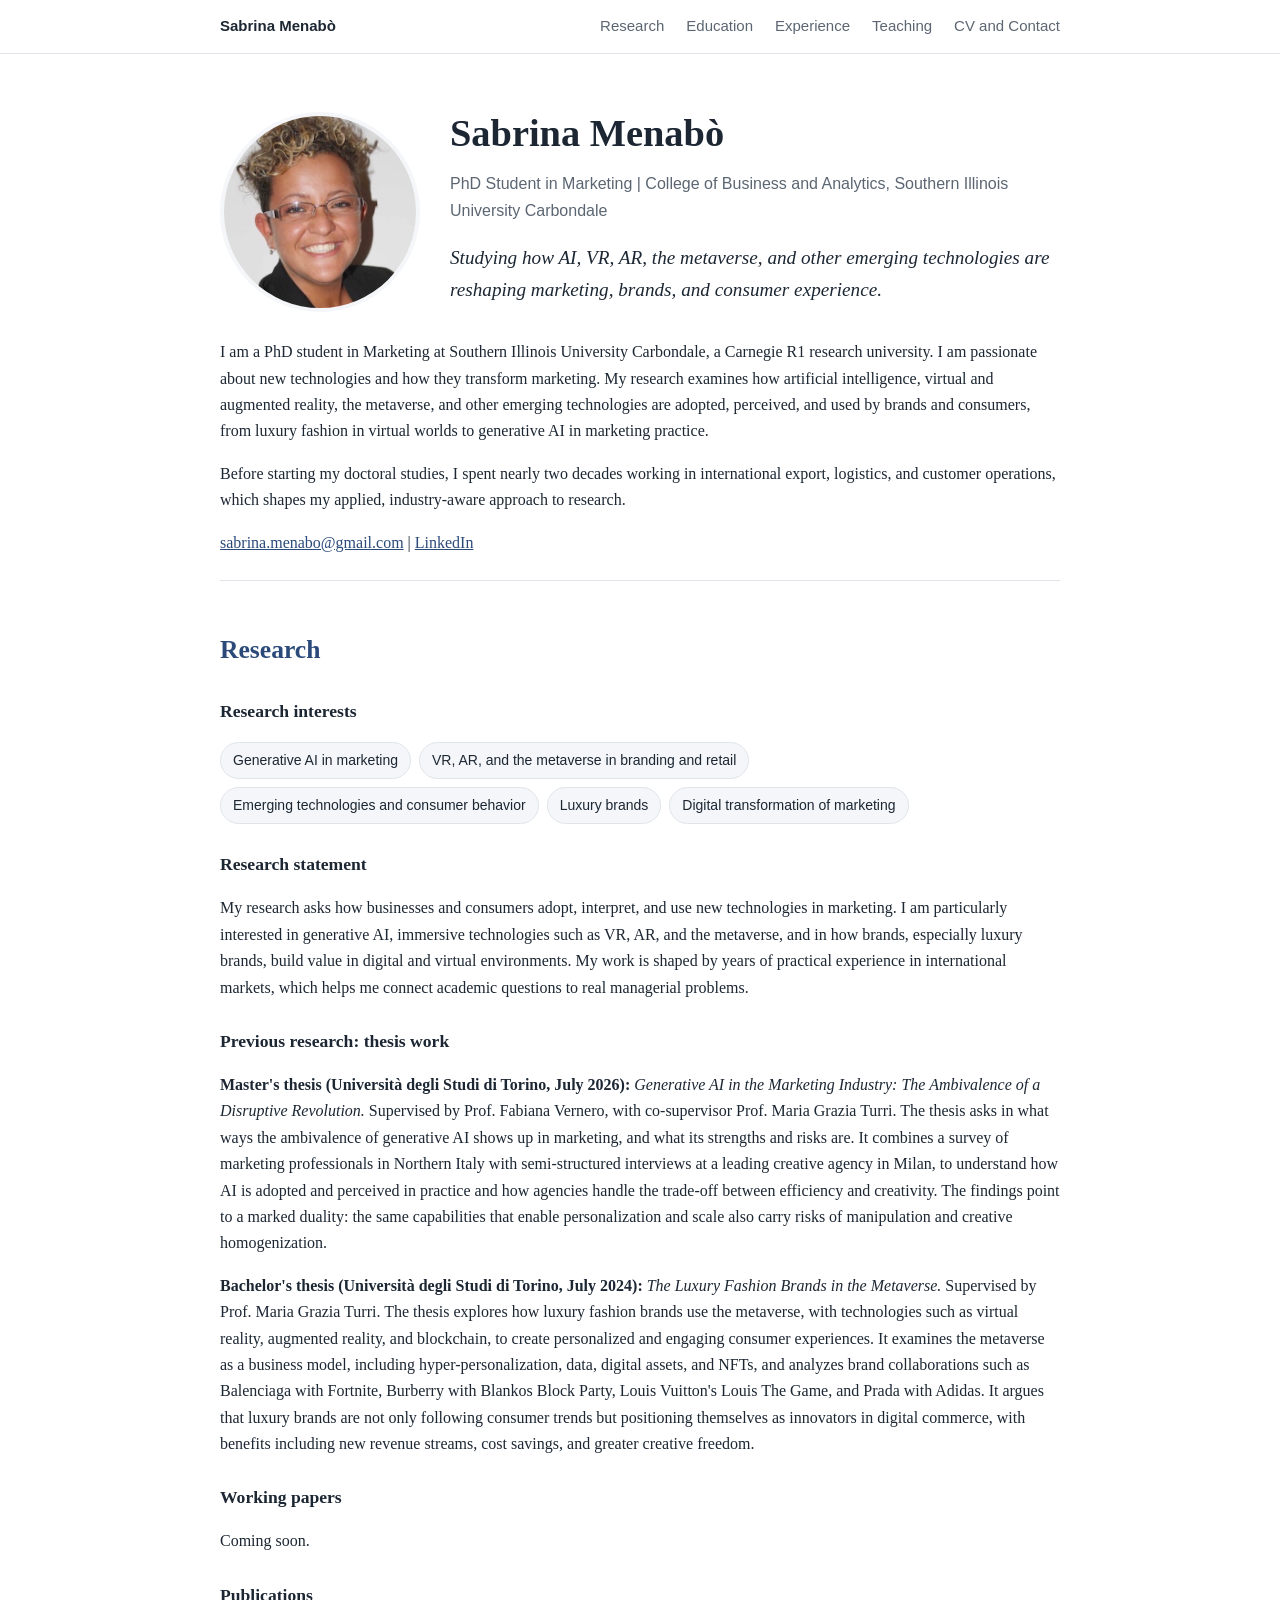
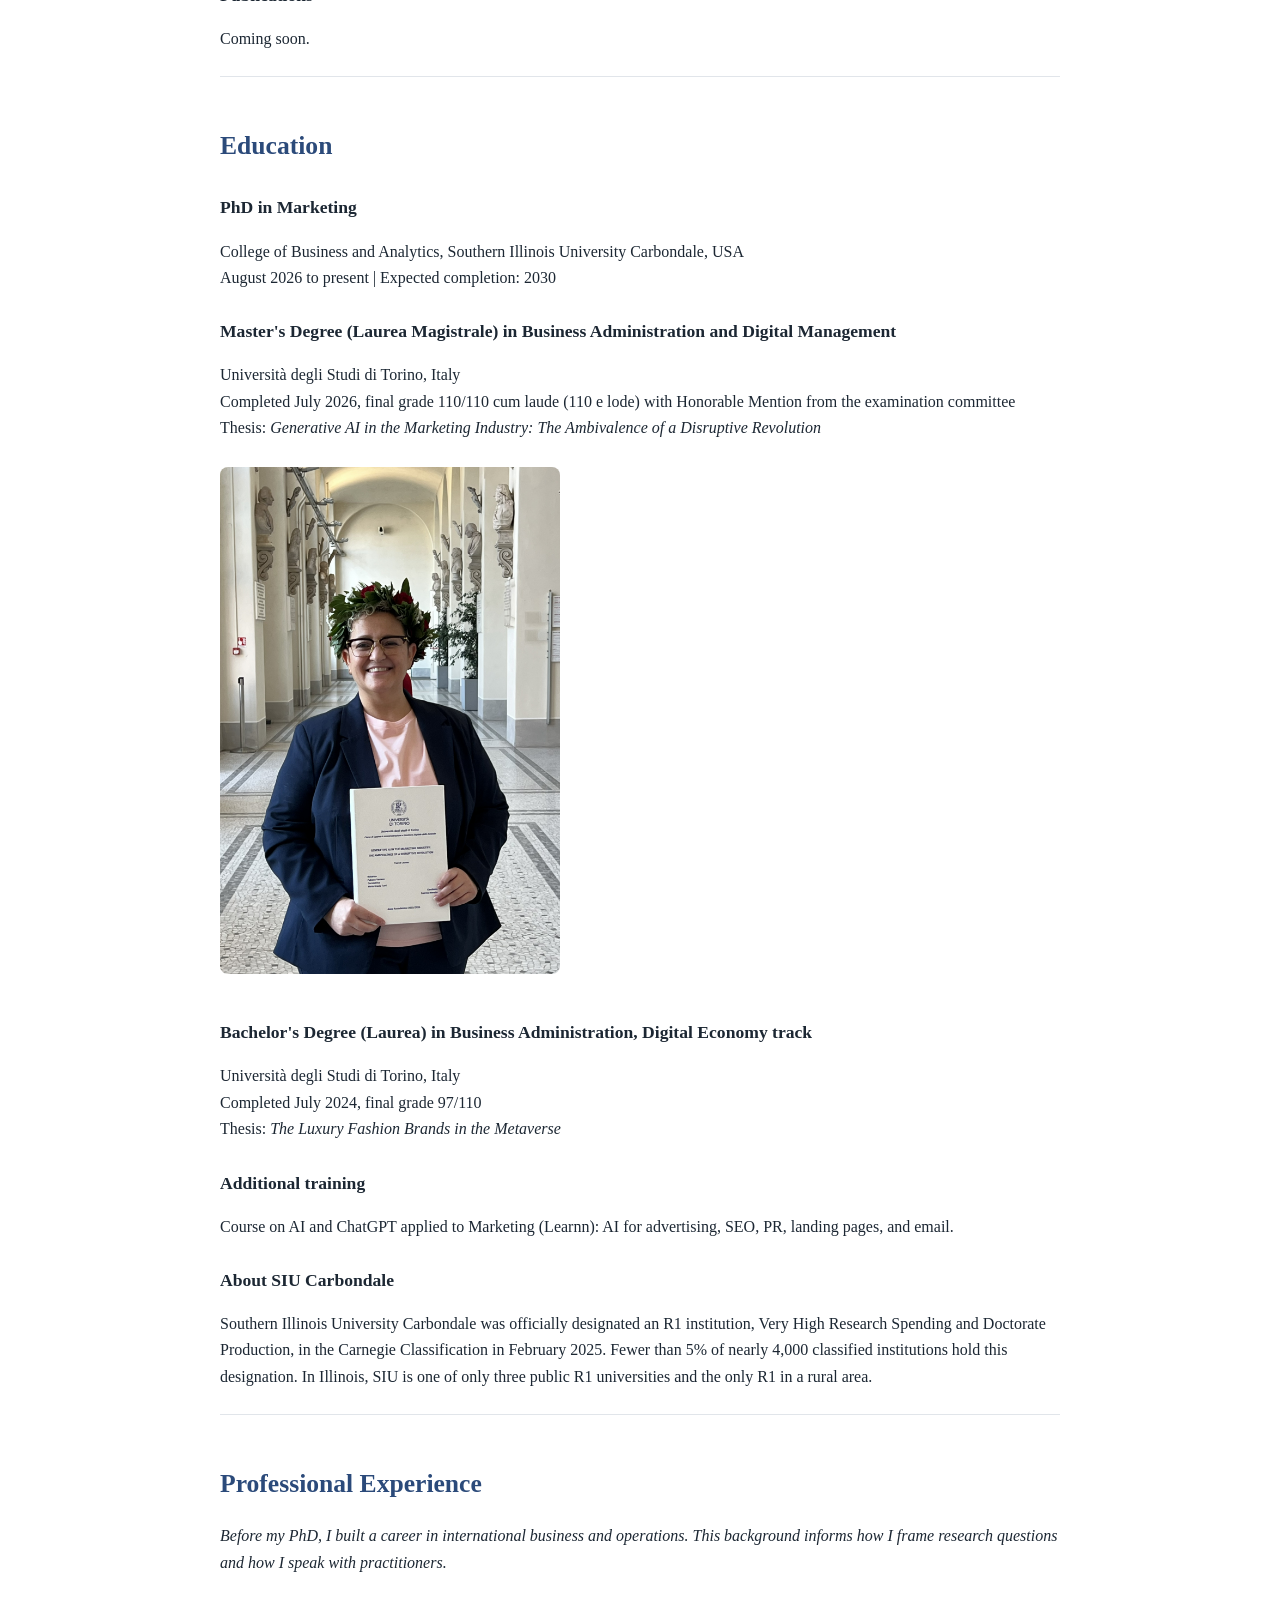
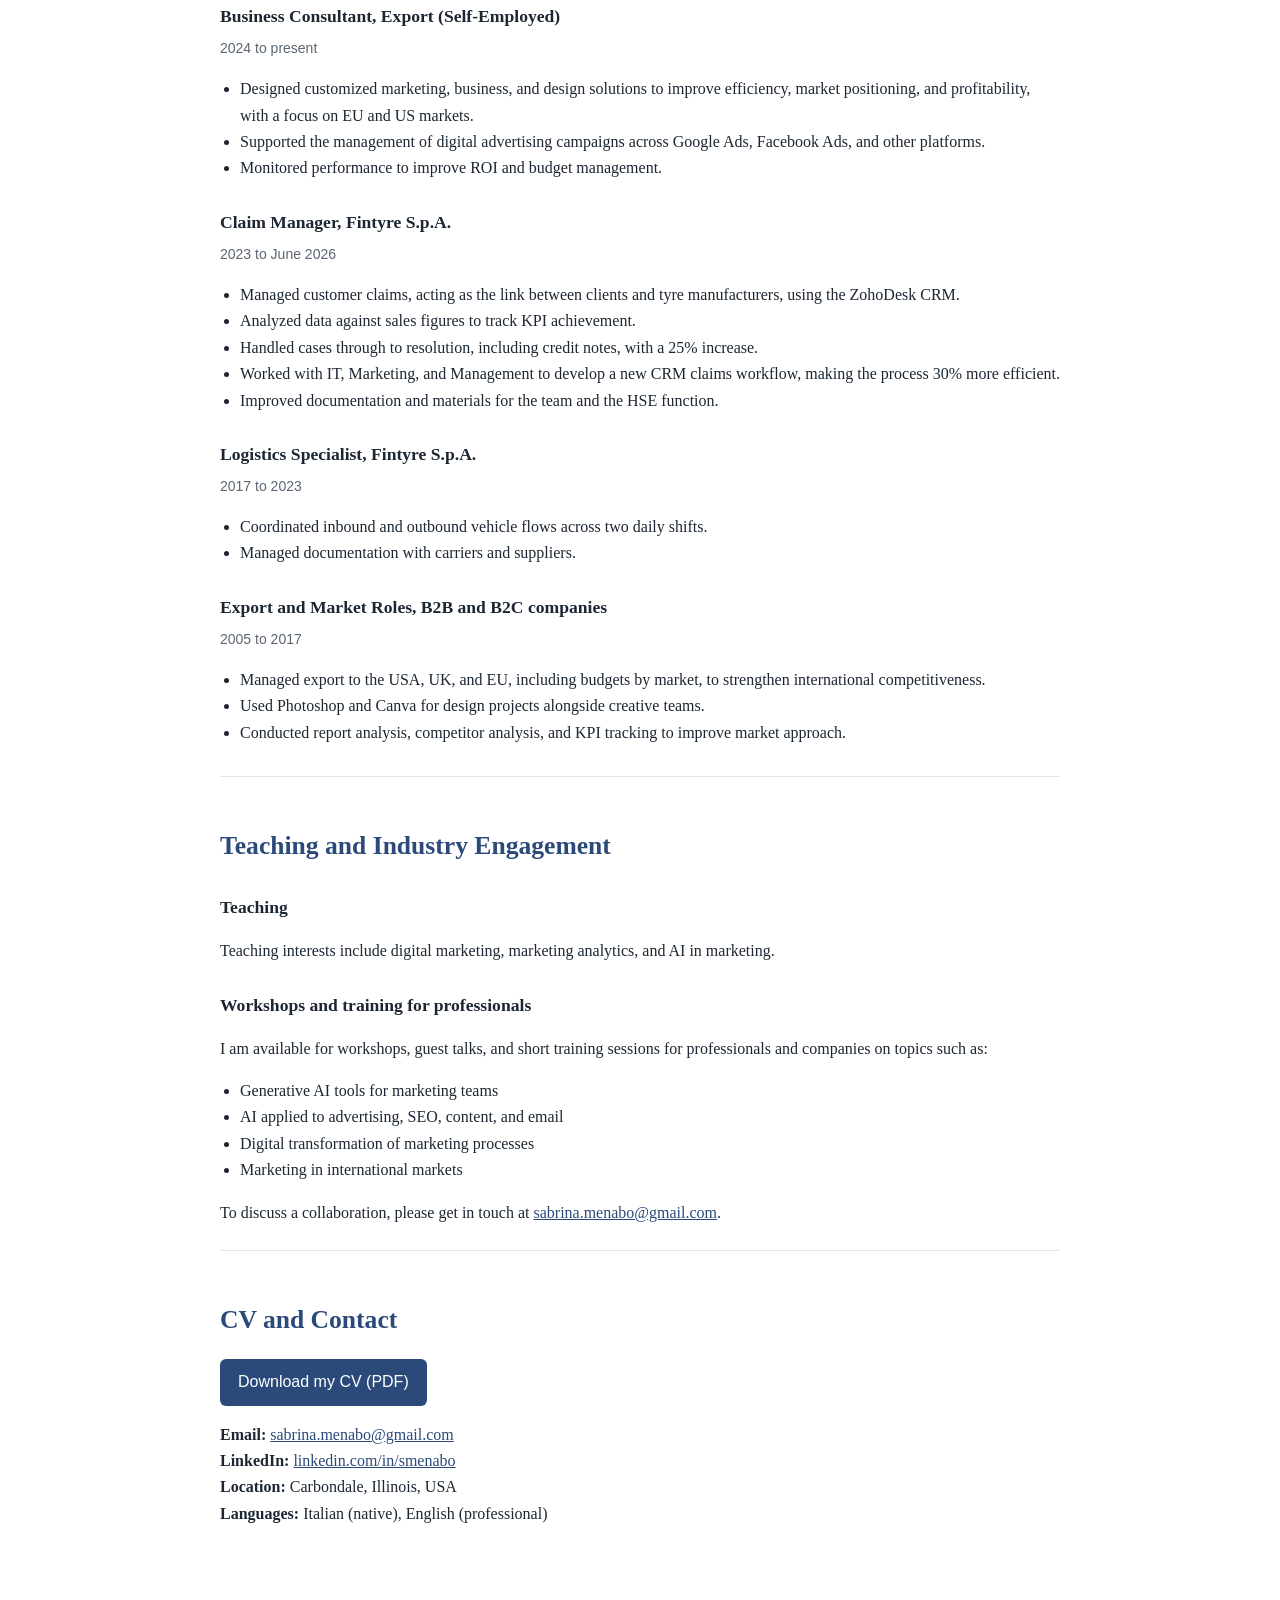
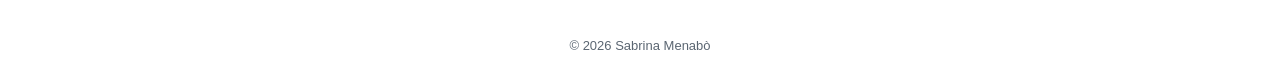
==== index.html @ f207777d "Update index.html" ====
<!DOCTYPE html>
<html lang="en">
<head>
<meta charset="UTF-8">
<meta name="viewport" content="width=device-width, initial-scale=1">
<title>Sabrina Menabò | PhD Student in Marketing</title>
  <link rel="icon" type="image/svg+xml" href="favicon.svg">
<meta name="description" content="Sabrina Menabò, PhD student in Marketing at Southern Illinois University Carbondale. Research on AI, VR, AR, the metaverse, and emerging technologies in marketing.">
<style>
:root{--ink:#1c2733;--muted:#5b6672;--accent:#2b4a7a;--bg:#ffffff;--soft:#f4f6f9;--line:#e1e5ea}
*{box-sizing:border-box}
body{margin:0;font-family:Georgia,'Times New Roman',serif;color:var(--ink);background:var(--bg);line-height:1.65}
a{color:var(--accent)}
header{position:sticky;top:0;background:#fff;border-bottom:1px solid var(--line);z-index:5}
nav{max-width:880px;margin:0 auto;padding:14px 20px;display:flex;flex-wrap:wrap;gap:6px 22px;align-items:center;font-family:Helvetica,Arial,sans-serif;font-size:15px}
nav .name{font-weight:700;margin-right:auto;color:var(--ink);text-decoration:none}
nav a{text-decoration:none;color:var(--muted)}
nav a:hover{color:var(--accent)}
main{max-width:880px;margin:0 auto;padding:0 20px 60px}
section{padding:48px 0 8px;border-bottom:1px solid var(--line)}
section:last-of-type{border-bottom:none}
h1{font-size:2.4rem;margin:0 0 6px}
h2{font-size:1.6rem;margin:0 0 18px;color:var(--accent)}
h3{font-size:1.1rem;margin:26px 0 6px}
.sub{font-family:Helvetica,Arial,sans-serif;color:var(--muted);margin:0 0 18px}
.tagline{font-size:1.2rem;font-style:italic;margin:0 0 18px}
.hero{display:flex;flex-wrap:wrap;gap:30px;align-items:center}
.hero img{width:200px;height:200px;object-fit:cover;border-radius:50%;border:4px solid var(--soft)}
.hero div{flex:1;min-width:260px}
.chips{display:flex;flex-wrap:wrap;gap:8px;padding:0;list-style:none}
.chips li{background:var(--soft);border:1px solid var(--line);padding:6px 12px;border-radius:20px;font-family:Helvetica,Arial,sans-serif;font-size:14px}
.job{margin-bottom:22px}
.job .meta{font-family:Helvetica,Arial,sans-serif;color:var(--muted);font-size:14px}
.edu img{width:100%;max-width:340px;border-radius:8px;margin:10px 0}
.btn{display:inline-block;background:var(--accent);color:#fff;padding:10px 18px;border-radius:6px;text-decoration:none;font-family:Helvetica,Arial,sans-serif}
footer{text-align:center;color:var(--muted);font-family:Helvetica,Arial,sans-serif;font-size:13px;padding:24px}
ul{padding-left:20px}
</style>
</head>
<body>
<header>
<nav>
<a class="name" href="#home">Sabrina Menabò</a>
<a href="#research">Research</a>
<a href="#education">Education</a>
<a href="#experience">Experience</a>
<a href="#teaching">Teaching</a>
<a href="#contact">CV and Contact</a>
</nav>
</header>
<main>

<section id="home">
<div class="hero">
<img src="photo.jpg" alt="Portrait of Sabrina Menabò">
<div>
<h1>Sabrina Menabò</h1>
<p class="sub">PhD Student in Marketing | College of Business and Analytics, Southern Illinois University Carbondale</p>
<p class="tagline">Studying how AI, VR, AR, the metaverse, and other emerging technologies are reshaping marketing, brands, and consumer experience.</p>
</div>
</div>
<p>I am a PhD student in Marketing at Southern Illinois University Carbondale, a Carnegie R1 research university. I am passionate about new technologies and how they transform marketing. My research examines how artificial intelligence, virtual and augmented reality, the metaverse, and other emerging technologies are adopted, perceived, and used by brands and consumers, from luxury fashion in virtual worlds to generative AI in marketing practice.</p>
<p>Before starting my doctoral studies, I spent nearly two decades working in international export, logistics, and customer operations, which shapes my applied, industry-aware approach to research.</p>
<p><a href="mailto:sabrina.menabo@gmail.com">sabrina.menabo@gmail.com</a> | <a href="https://www.linkedin.com/in/smenabo">LinkedIn</a></p>
</section>

<section id="research">
<h2>Research</h2>
<h3>Research interests</h3>
<ul class="chips">
<li>Generative AI in marketing</li>
<li>VR, AR, and the metaverse in branding and retail</li>
<li>Emerging technologies and consumer behavior</li>
<li>Luxury brands</li>
<li>Digital transformation of marketing</li>
</ul>
<h3>Research statement</h3>
<p>My research asks how businesses and consumers adopt, interpret, and use new technologies in marketing. I am particularly interested in generative AI, immersive technologies such as VR, AR, and the metaverse, and in how brands, especially luxury brands, build value in digital and virtual environments. My work is shaped by years of practical experience in international markets, which helps me connect academic questions to real managerial problems.</p>
<h3>Previous research: thesis work</h3>
<p><strong>Master's thesis (Università degli Studi di Torino, July 2026):</strong> <em>Generative AI in the Marketing Industry: The Ambivalence of a Disruptive Revolution.</em> Supervised by Prof. Fabiana Vernero, with co-supervisor Prof. Maria Grazia Turri. The thesis asks in what ways the ambivalence of generative AI shows up in marketing, and what its strengths and risks are. It combines a survey of marketing professionals in Northern Italy with semi-structured interviews at a leading creative agency in Milan, to understand how AI is adopted and perceived in practice and how agencies handle the trade-off between efficiency and creativity. The findings point to a marked duality: the same capabilities that enable personalization and scale also carry risks of manipulation and creative homogenization.</p>
<p><strong>Bachelor's thesis (Università degli Studi di Torino, July 2024):</strong> <em>The Luxury Fashion Brands in the Metaverse.</em> Supervised by Prof. Maria Grazia Turri. The thesis explores how luxury fashion brands use the metaverse, with technologies such as virtual reality, augmented reality, and blockchain, to create personalized and engaging consumer experiences. It examines the metaverse as a business model, including hyper-personalization, data, digital assets, and NFTs, and analyzes brand collaborations such as Balenciaga with Fortnite, Burberry with Blankos Block Party, Louis Vuitton's Louis The Game, and Prada with Adidas. It argues that luxury brands are not only following consumer trends but positioning themselves as innovators in digital commerce, with benefits including new revenue streams, cost savings, and greater creative freedom.</p>
<h3>Working papers</h3>
<p>Coming soon.</p>
<h3>Publications</h3>
<p>Coming soon.</p>
</section>

<section id="education" class="edu">
<h2>Education</h2>
<h3>PhD in Marketing</h3>
<p class="meta">College of Business and Analytics, Southern Illinois University Carbondale, USA<br>August 2026 to present | Expected completion: 2030</p>
<h3>Master's Degree (Laurea Magistrale) in Business Administration and Digital Management</h3>
<p class="meta">Università degli Studi di Torino, Italy<br>Completed July 2026, final grade 110/110 cum laude (110 e lode) with Honorable Mention from the examination committee<br>Thesis: <em>Generative AI in the Marketing Industry: The Ambivalence of a Disruptive Revolution</em></p>
<img src="graduation.jpg" alt="Sabrina Menabò on graduation day at the Università degli Studi di Torino">
<h3>Bachelor's Degree (Laurea) in Business Administration, Digital Economy track</h3>
<p class="meta">Università degli Studi di Torino, Italy<br>Completed July 2024, final grade 97/110<br>Thesis: <em>The Luxury Fashion Brands in the Metaverse</em></p>
<h3>Additional training</h3>
<p>Course on AI and ChatGPT applied to Marketing (Learnn): AI for advertising, SEO, PR, landing pages, and email.</p>
<h3>About SIU Carbondale</h3>
<p>Southern Illinois University Carbondale was officially designated an R1 institution, Very High Research Spending and Doctorate Production, in the Carnegie Classification in February 2025. Fewer than 5% of nearly 4,000 classified institutions hold this designation. In Illinois, SIU is one of only three public R1 universities and the only R1 in a rural area.</p>
</section>

<section id="experience">
<h2>Professional Experience</h2>
<p><em>Before my PhD, I built a career in international business and operations. This background informs how I frame research questions and how I speak with practitioners.</em></p>
<div class="job"><h3>Business Consultant, Export (Self-Employed)</h3><div class="meta">2024 to present</div>
<ul><li>Designed customized marketing, business, and design solutions to improve efficiency, market positioning, and profitability, with a focus on EU and US markets.</li><li>Supported the management of digital advertising campaigns across Google Ads, Facebook Ads, and other platforms.</li><li>Monitored performance to improve ROI and budget management.</li></ul></div>
<div class="job"><h3>Claim Manager, Fintyre S.p.A.</h3><div class="meta">2023 to June 2026</div>
<ul><li>Managed customer claims, acting as the link between clients and tyre manufacturers, using the ZohoDesk CRM.</li><li>Analyzed data against sales figures to track KPI achievement.</li><li>Handled cases through to resolution, including credit notes, with a 25% increase.</li><li>Worked with IT, Marketing, and Management to develop a new CRM claims workflow, making the process 30% more efficient.</li><li>Improved documentation and materials for the team and the HSE function.</li></ul></div>
<div class="job"><h3>Logistics Specialist, Fintyre S.p.A.</h3><div class="meta">2017 to 2023</div>
<ul><li>Coordinated inbound and outbound vehicle flows across two daily shifts.</li><li>Managed documentation with carriers and suppliers.</li></ul></div>
<div class="job"><h3>Export and Market Roles, B2B and B2C companies</h3><div class="meta">2005 to 2017</div>
<ul><li>Managed export to the USA, UK, and EU, including budgets by market, to strengthen international competitiveness.</li><li>Used Photoshop and Canva for design projects alongside creative teams.</li><li>Conducted report analysis, competitor analysis, and KPI tracking to improve market approach.</li></ul></div>
</section>

<section id="teaching">
<h2>Teaching and Industry Engagement</h2>
<h3>Teaching</h3>
<p>Teaching interests include digital marketing, marketing analytics, and AI in marketing.</p>
<h3>Workshops and training for professionals</h3>
<p>I am available for workshops, guest talks, and short training sessions for professionals and companies on topics such as:</p>
<ul><li>Generative AI tools for marketing teams</li><li>AI applied to advertising, SEO, content, and email</li><li>Digital transformation of marketing processes</li><li>Marketing in international markets</li></ul>
<p>To discuss a collaboration, please get in touch at <a href="mailto:sabrina.menabo@gmail.com">sabrina.menabo@gmail.com</a>.</p>
</section>

<section id="contact">
<h2>CV and Contact</h2>
<p><a class="btn" href="Sabrina-Menabo-CV.pdf">Download my CV (PDF)</a></p>
<p><strong>Email:</strong> <a href="mailto:sabrina.menabo@gmail.com">sabrina.menabo@gmail.com</a><br>
<strong>LinkedIn:</strong> <a href="https://www.linkedin.com/in/smenabo">linkedin.com/in/smenabo</a><br>
<strong>Location:</strong> Carbondale, Illinois, USA<br>
<strong>Languages:</strong> Italian (native), English (professional)</p>
</section>

</main>
<footer>&copy; 2026 Sabrina Menabò</footer>
</body>
</html>
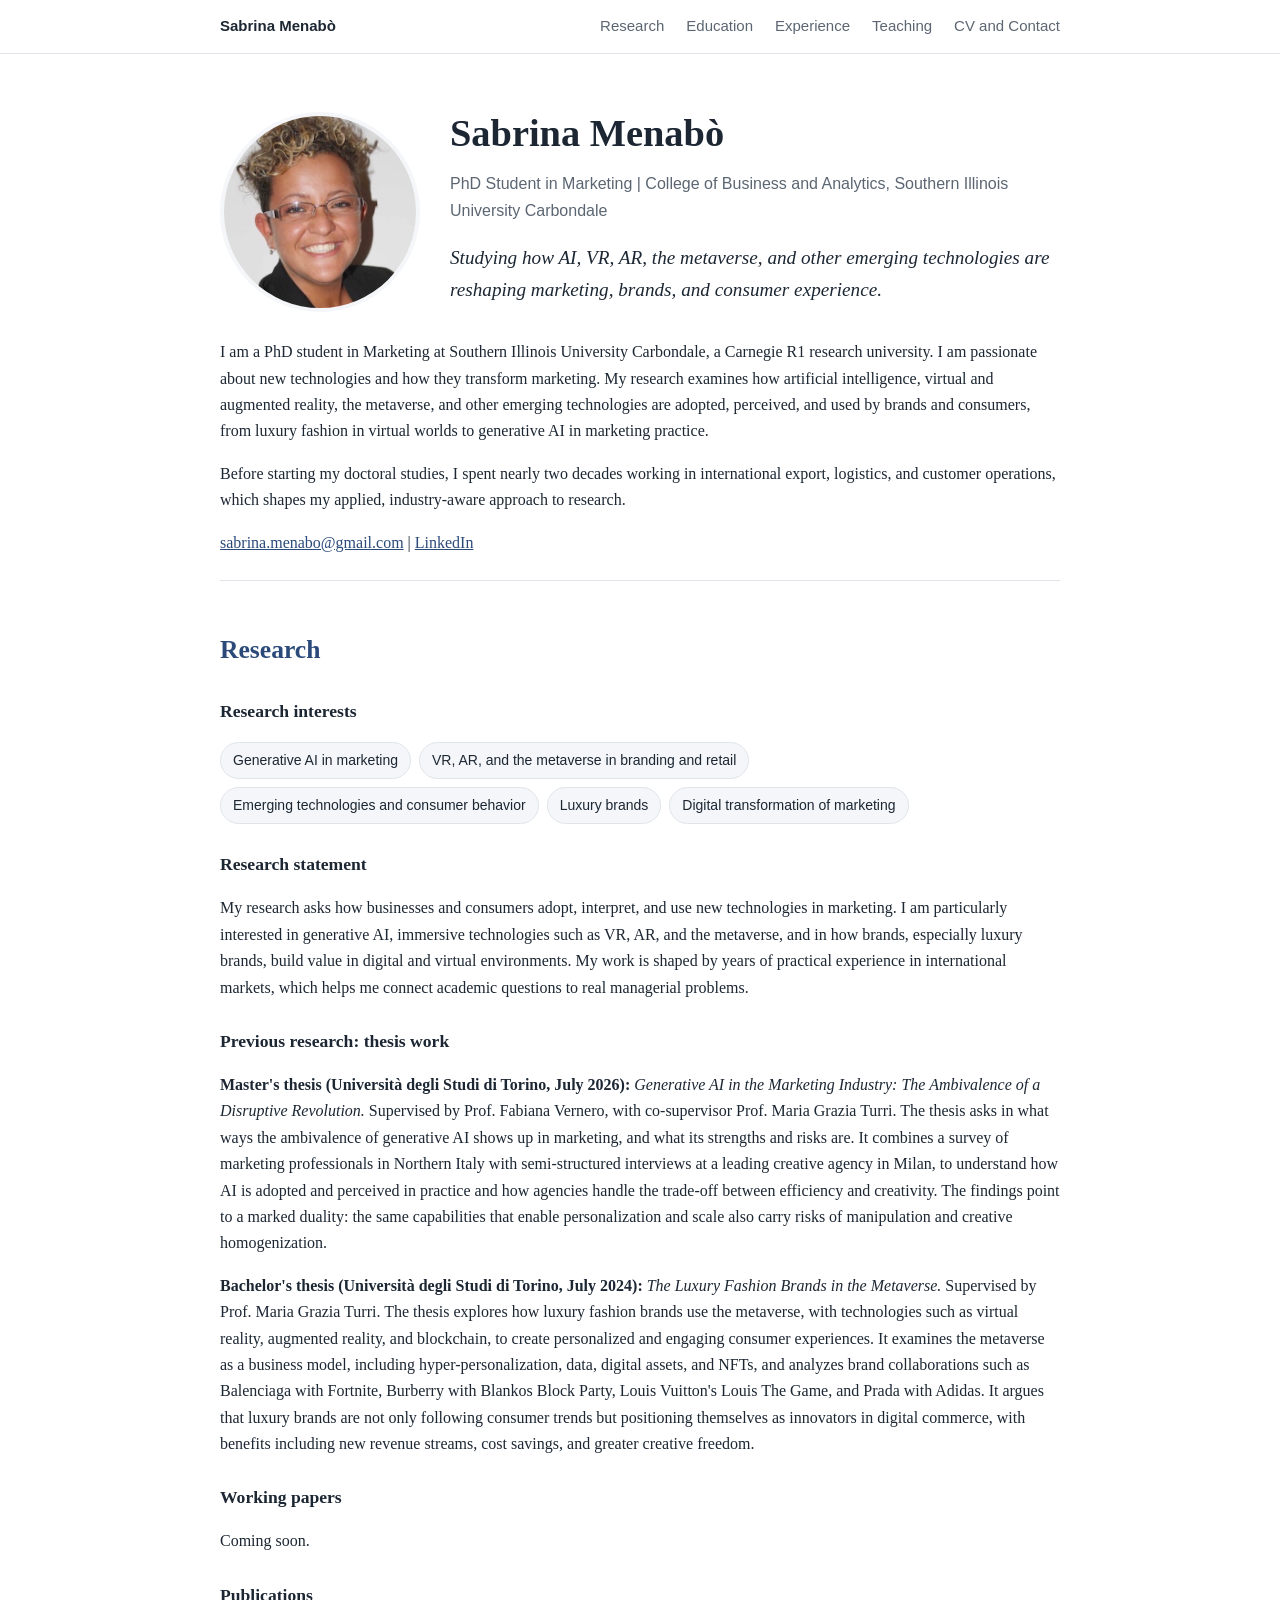
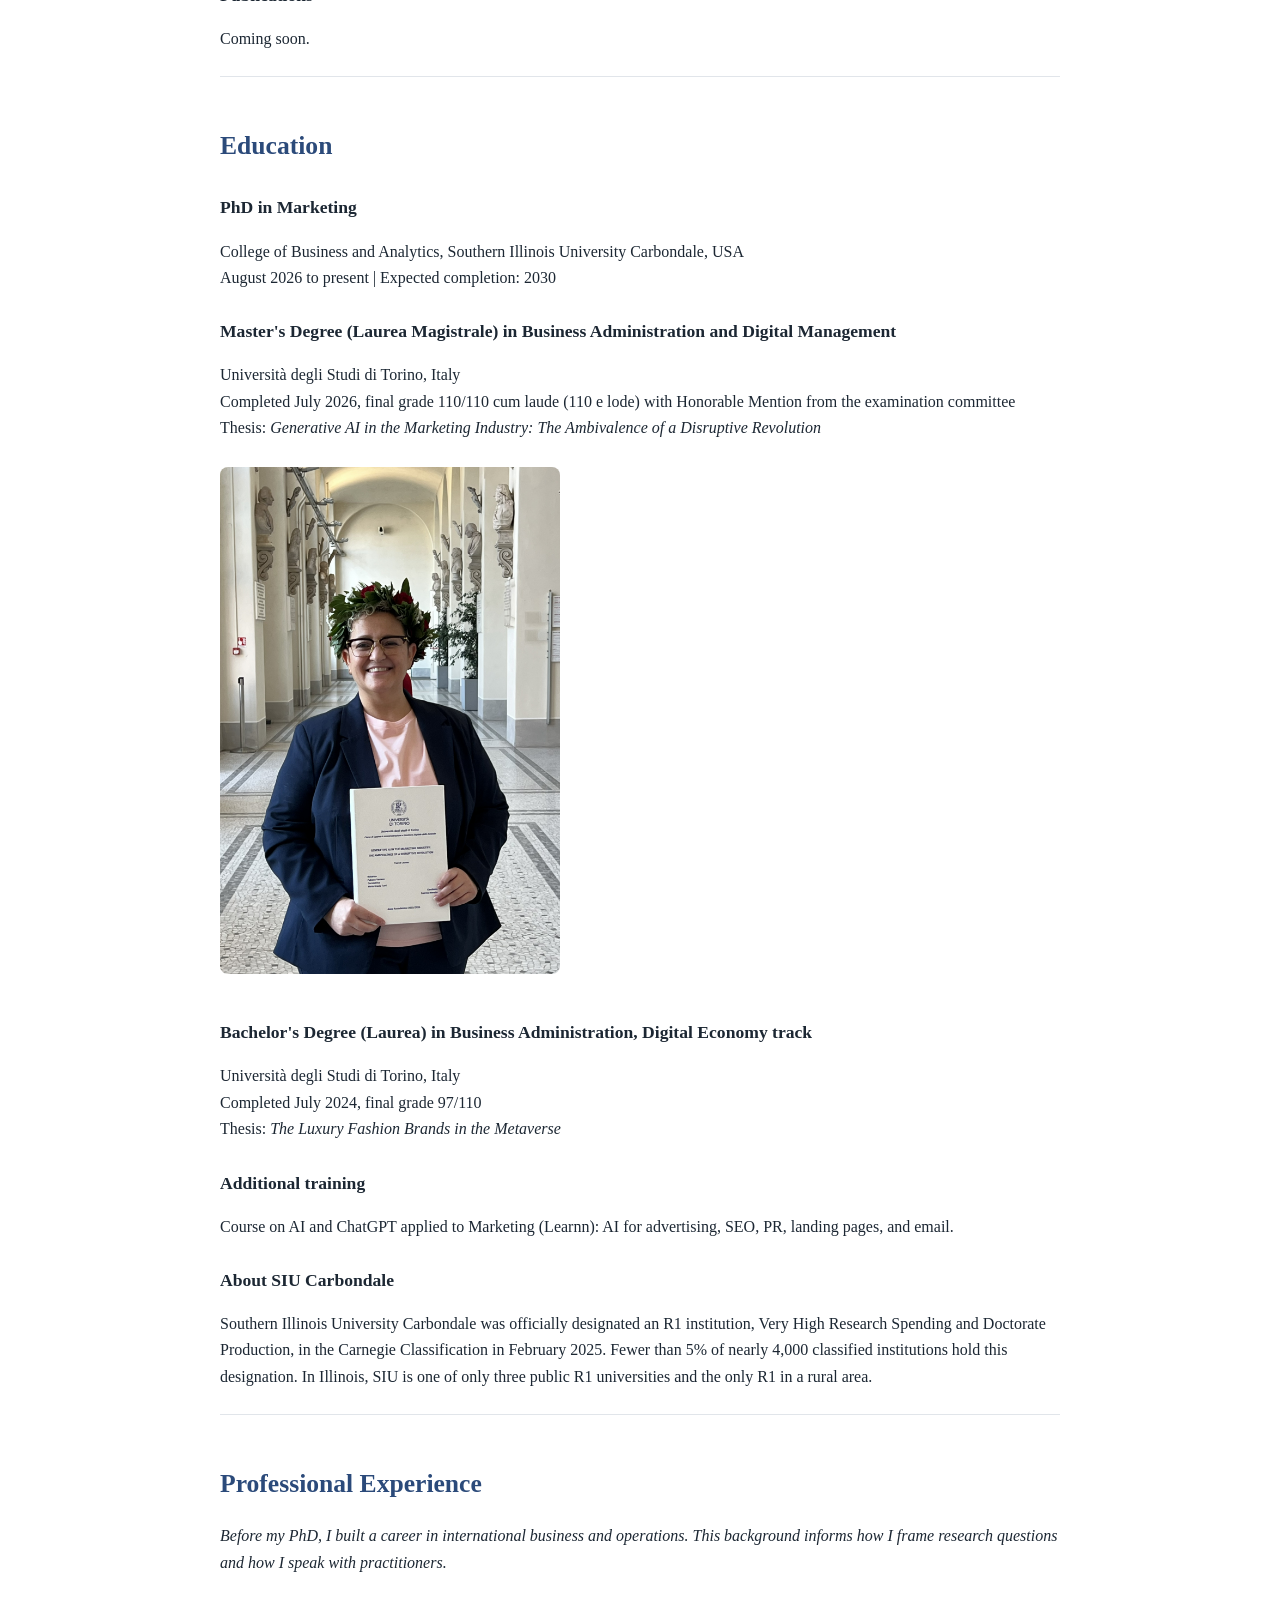
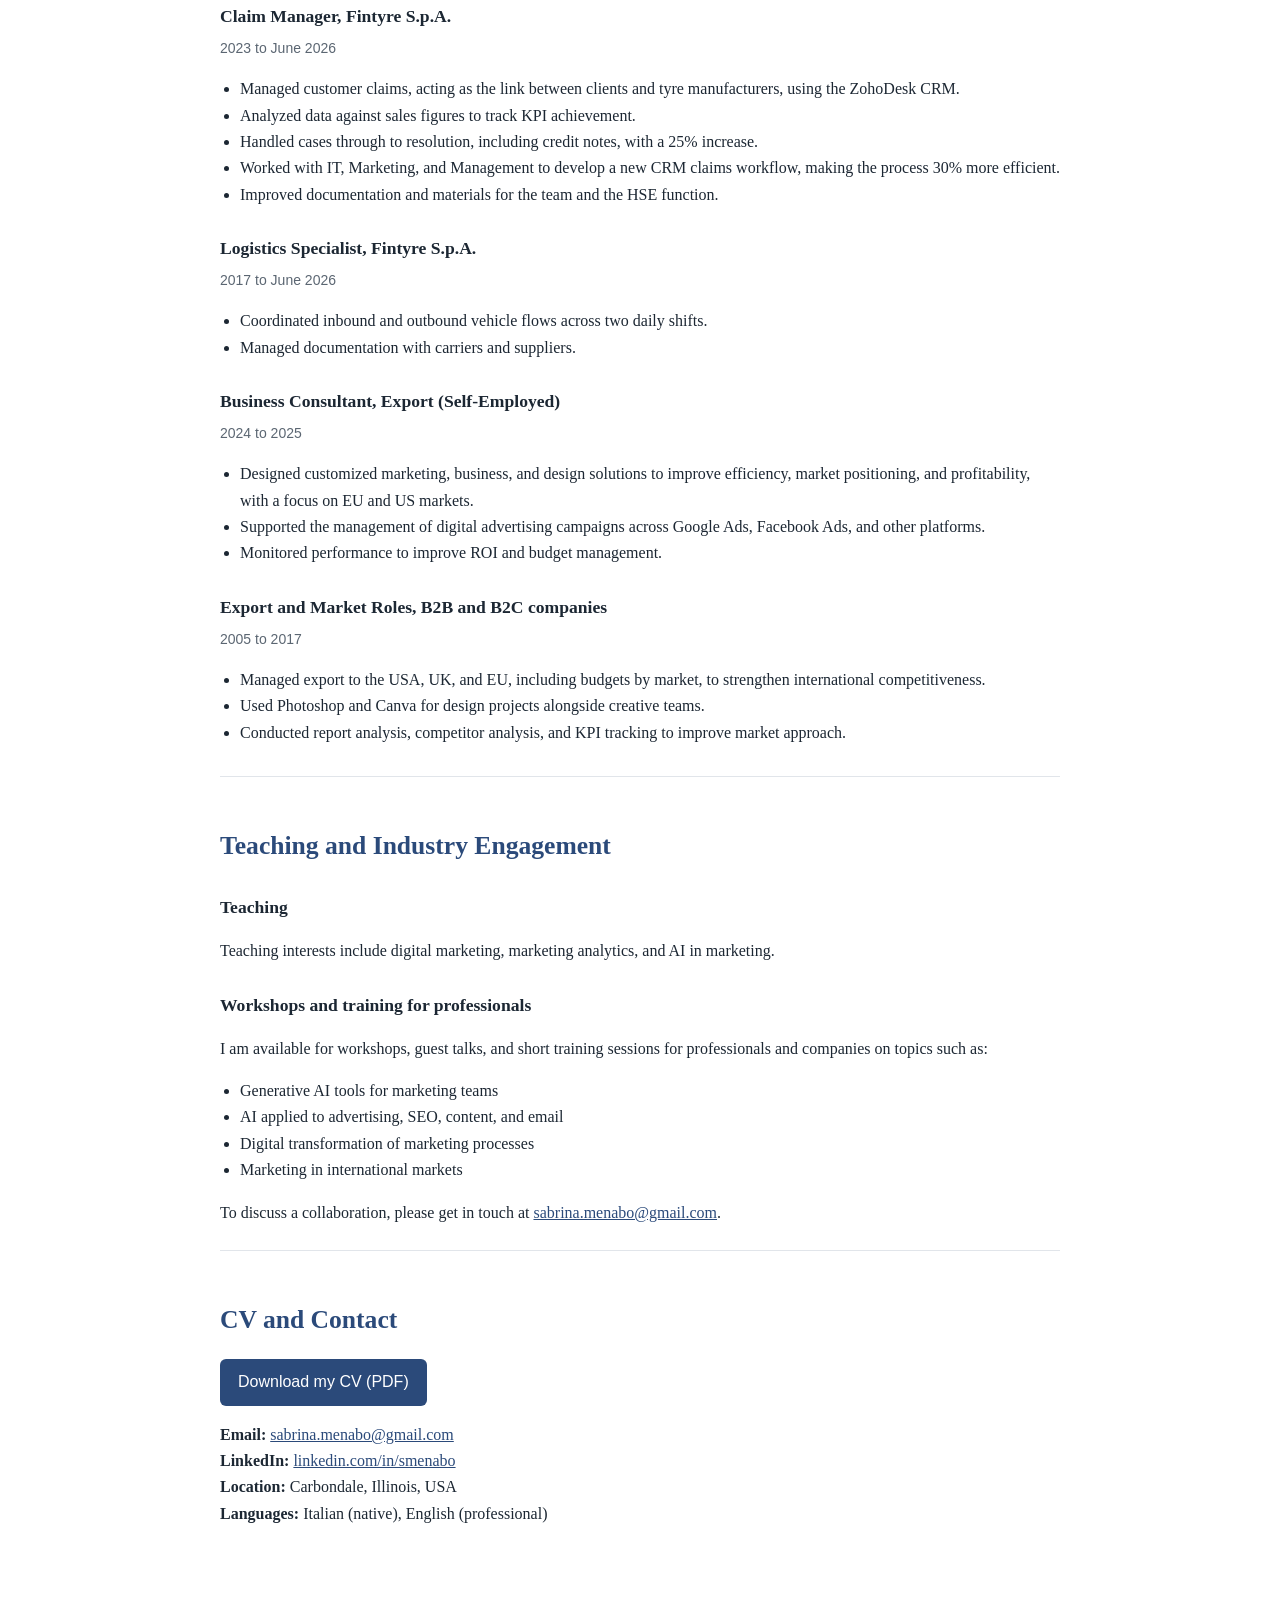
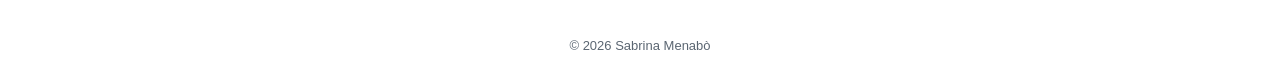
==== commit a348d3dd: "Update index.html" ====
--- a/index.html
+++ b/index.html
@@ -4,7 +4,7 @@
 <meta charset="UTF-8">
 <meta name="viewport" content="width=device-width, initial-scale=1">
 <title>Sabrina Menabò | PhD Student in Marketing</title>
-  <link rel="icon" type="image/svg+xml" href="favicon.svg">
+<link rel="icon" type="image/svg+xml" href="favicon.svg">
 <meta name="description" content="Sabrina Menabò, PhD student in Marketing at Southern Illinois University Carbondale. Research on AI, VR, AR, the metaverse, and emerging technologies in marketing.">
 <style>
 :root{--ink:#1c2733;--muted:#5b6672;--accent:#2b4a7a;--bg:#ffffff;--soft:#f4f6f9;--line:#e1e5ea}
@@ -103,12 +103,12 @@
 <section id="experience">
 <h2>Professional Experience</h2>
 <p><em>Before my PhD, I built a career in international business and operations. This background informs how I frame research questions and how I speak with practitioners.</em></p>
-<div class="job"><h3>Business Consultant, Export (Self-Employed)</h3><div class="meta">2024 to present</div>
-<ul><li>Designed customized marketing, business, and design solutions to improve efficiency, market positioning, and profitability, with a focus on EU and US markets.</li><li>Supported the management of digital advertising campaigns across Google Ads, Facebook Ads, and other platforms.</li><li>Monitored performance to improve ROI and budget management.</li></ul></div>
 <div class="job"><h3>Claim Manager, Fintyre S.p.A.</h3><div class="meta">2023 to June 2026</div>
 <ul><li>Managed customer claims, acting as the link between clients and tyre manufacturers, using the ZohoDesk CRM.</li><li>Analyzed data against sales figures to track KPI achievement.</li><li>Handled cases through to resolution, including credit notes, with a 25% increase.</li><li>Worked with IT, Marketing, and Management to develop a new CRM claims workflow, making the process 30% more efficient.</li><li>Improved documentation and materials for the team and the HSE function.</li></ul></div>
-<div class="job"><h3>Logistics Specialist, Fintyre S.p.A.</h3><div class="meta">2017 to 2023</div>
+<div class="job"><h3>Logistics Specialist, Fintyre S.p.A.</h3><div class="meta">2017 to June 2026</div>
 <ul><li>Coordinated inbound and outbound vehicle flows across two daily shifts.</li><li>Managed documentation with carriers and suppliers.</li></ul></div>
+<div class="job"><h3>Business Consultant, Export (Self-Employed)</h3><div class="meta">2024 to 2025</div>
+<ul><li>Designed customized marketing, business, and design solutions to improve efficiency, market positioning, and profitability, with a focus on EU and US markets.</li><li>Supported the management of digital advertising campaigns across Google Ads, Facebook Ads, and other platforms.</li><li>Monitored performance to improve ROI and budget management.</li></ul></div>
 <div class="job"><h3>Export and Market Roles, B2B and B2C companies</h3><div class="meta">2005 to 2017</div>
 <ul><li>Managed export to the USA, UK, and EU, including budgets by market, to strengthen international competitiveness.</li><li>Used Photoshop and Canva for design projects alongside creative teams.</li><li>Conducted report analysis, competitor analysis, and KPI tracking to improve market approach.</li></ul></div>
 </section>
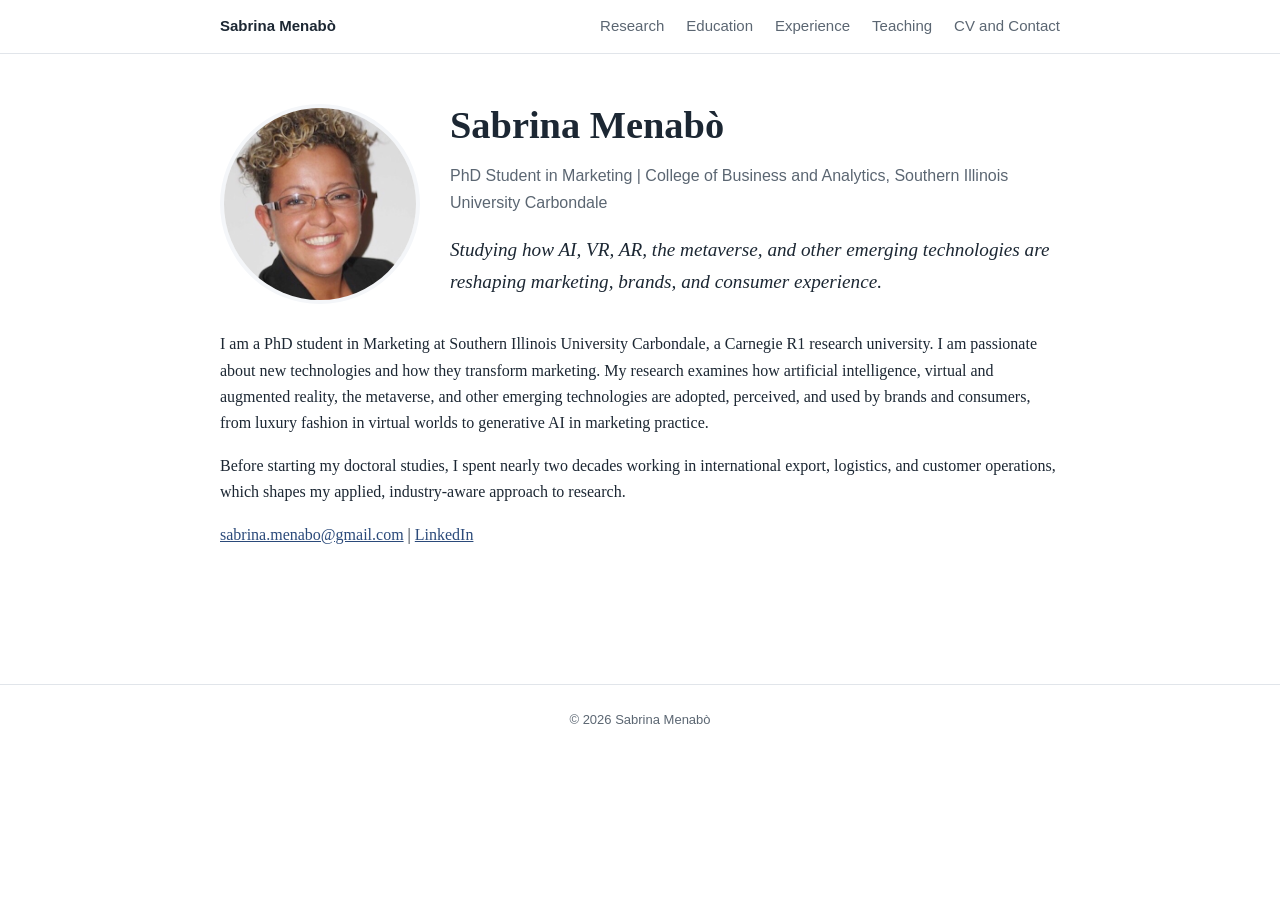
==== commit d28b4f29: "Update index.html" ====
--- a/index.html
+++ b/index.html
@@ -5,52 +5,19 @@
 <meta name="viewport" content="width=device-width, initial-scale=1">
 <title>Sabrina Menabò | PhD Student in Marketing</title>
 <link rel="icon" type="image/svg+xml" href="favicon.svg">
+<link rel="stylesheet" href="style.css">
 <meta name="description" content="Sabrina Menabò, PhD student in Marketing at Southern Illinois University Carbondale. Research on AI, VR, AR, the metaverse, and emerging technologies in marketing.">
-<style>
-:root{--ink:#1c2733;--muted:#5b6672;--accent:#2b4a7a;--bg:#ffffff;--soft:#f4f6f9;--line:#e1e5ea}
-*{box-sizing:border-box}
-body{margin:0;font-family:Georgia,'Times New Roman',serif;color:var(--ink);background:var(--bg);line-height:1.65}
-a{color:var(--accent)}
-header{position:sticky;top:0;background:#fff;border-bottom:1px solid var(--line);z-index:5}
-nav{max-width:880px;margin:0 auto;padding:14px 20px;display:flex;flex-wrap:wrap;gap:6px 22px;align-items:center;font-family:Helvetica,Arial,sans-serif;font-size:15px}
-nav .name{font-weight:700;margin-right:auto;color:var(--ink);text-decoration:none}
-nav a{text-decoration:none;color:var(--muted)}
-nav a:hover{color:var(--accent)}
-main{max-width:880px;margin:0 auto;padding:0 20px 60px}
-section{padding:48px 0 8px;border-bottom:1px solid var(--line)}
-section:last-of-type{border-bottom:none}
-h1{font-size:2.4rem;margin:0 0 6px}
-h2{font-size:1.6rem;margin:0 0 18px;color:var(--accent)}
-h3{font-size:1.1rem;margin:26px 0 6px}
-.sub{font-family:Helvetica,Arial,sans-serif;color:var(--muted);margin:0 0 18px}
-.tagline{font-size:1.2rem;font-style:italic;margin:0 0 18px}
-.hero{display:flex;flex-wrap:wrap;gap:30px;align-items:center}
-.hero img{width:200px;height:200px;object-fit:cover;border-radius:50%;border:4px solid var(--soft)}
-.hero div{flex:1;min-width:260px}
-.chips{display:flex;flex-wrap:wrap;gap:8px;padding:0;list-style:none}
-.chips li{background:var(--soft);border:1px solid var(--line);padding:6px 12px;border-radius:20px;font-family:Helvetica,Arial,sans-serif;font-size:14px}
-.job{margin-bottom:22px}
-.job .meta{font-family:Helvetica,Arial,sans-serif;color:var(--muted);font-size:14px}
-.edu img{width:100%;max-width:340px;border-radius:8px;margin:10px 0}
-.btn{display:inline-block;background:var(--accent);color:#fff;padding:10px 18px;border-radius:6px;text-decoration:none;font-family:Helvetica,Arial,sans-serif}
-footer{text-align:center;color:var(--muted);font-family:Helvetica,Arial,sans-serif;font-size:13px;padding:24px}
-ul{padding-left:20px}
-</style>
 </head>
 <body>
-<header>
-<nav>
-<a class="name" href="#home">Sabrina Menabò</a>
-<a href="#research">Research</a>
-<a href="#education">Education</a>
-<a href="#experience">Experience</a>
-<a href="#teaching">Teaching</a>
-<a href="#contact">CV and Contact</a>
-</nav>
-</header>
+<header><nav>
+<a class="name" href="index.html">Sabrina Menabò</a>
+<a href="research.html">Research</a>
+<a href="education.html">Education</a>
+<a href="experience.html">Experience</a>
+<a href="teaching.html">Teaching</a>
+<a href="contact.html">CV and Contact</a>
+</nav></header>
 <main>
-
-<section id="home">
 <div class="hero">
 <img src="photo.jpg" alt="Portrait of Sabrina Menabò">
 <div>
@@ -62,76 +29,6 @@
 <p>I am a PhD student in Marketing at Southern Illinois University Carbondale, a Carnegie R1 research university. I am passionate about new technologies and how they transform marketing. My research examines how artificial intelligence, virtual and augmented reality, the metaverse, and other emerging technologies are adopted, perceived, and used by brands and consumers, from luxury fashion in virtual worlds to generative AI in marketing practice.</p>
 <p>Before starting my doctoral studies, I spent nearly two decades working in international export, logistics, and customer operations, which shapes my applied, industry-aware approach to research.</p>
 <p><a href="mailto:sabrina.menabo@gmail.com">sabrina.menabo@gmail.com</a> | <a href="https://www.linkedin.com/in/smenabo">LinkedIn</a></p>
-</section>
-
-<section id="research">
-<h2>Research</h2>
-<h3>Research interests</h3>
-<ul class="chips">
-<li>Generative AI in marketing</li>
-<li>VR, AR, and the metaverse in branding and retail</li>
-<li>Emerging technologies and consumer behavior</li>
-<li>Luxury brands</li>
-<li>Digital transformation of marketing</li>
-</ul>
-<h3>Research statement</h3>
-<p>My research asks how businesses and consumers adopt, interpret, and use new technologies in marketing. I am particularly interested in generative AI, immersive technologies such as VR, AR, and the metaverse, and in how brands, especially luxury brands, build value in digital and virtual environments. My work is shaped by years of practical experience in international markets, which helps me connect academic questions to real managerial problems.</p>
-<h3>Previous research: thesis work</h3>
-<p><strong>Master's thesis (Università degli Studi di Torino, July 2026):</strong> <em>Generative AI in the Marketing Industry: The Ambivalence of a Disruptive Revolution.</em> Supervised by Prof. Fabiana Vernero, with co-supervisor Prof. Maria Grazia Turri. The thesis asks in what ways the ambivalence of generative AI shows up in marketing, and what its strengths and risks are. It combines a survey of marketing professionals in Northern Italy with semi-structured interviews at a leading creative agency in Milan, to understand how AI is adopted and perceived in practice and how agencies handle the trade-off between efficiency and creativity. The findings point to a marked duality: the same capabilities that enable personalization and scale also carry risks of manipulation and creative homogenization.</p>
-<p><strong>Bachelor's thesis (Università degli Studi di Torino, July 2024):</strong> <em>The Luxury Fashion Brands in the Metaverse.</em> Supervised by Prof. Maria Grazia Turri. The thesis explores how luxury fashion brands use the metaverse, with technologies such as virtual reality, augmented reality, and blockchain, to create personalized and engaging consumer experiences. It examines the metaverse as a business model, including hyper-personalization, data, digital assets, and NFTs, and analyzes brand collaborations such as Balenciaga with Fortnite, Burberry with Blankos Block Party, Louis Vuitton's Louis The Game, and Prada with Adidas. It argues that luxury brands are not only following consumer trends but positioning themselves as innovators in digital commerce, with benefits including new revenue streams, cost savings, and greater creative freedom.</p>
-<h3>Working papers</h3>
-<p>Coming soon.</p>
-<h3>Publications</h3>
-<p>Coming soon.</p>
-</section>
-
-<section id="education" class="edu">
-<h2>Education</h2>
-<h3>PhD in Marketing</h3>
-<p class="meta">College of Business and Analytics, Southern Illinois University Carbondale, USA<br>August 2026 to present | Expected completion: 2030</p>
-<h3>Master's Degree (Laurea Magistrale) in Business Administration and Digital Management</h3>
-<p class="meta">Università degli Studi di Torino, Italy<br>Completed July 2026, final grade 110/110 cum laude (110 e lode) with Honorable Mention from the examination committee<br>Thesis: <em>Generative AI in the Marketing Industry: The Ambivalence of a Disruptive Revolution</em></p>
-<img src="graduation.jpg" alt="Sabrina Menabò on graduation day at the Università degli Studi di Torino">
-<h3>Bachelor's Degree (Laurea) in Business Administration, Digital Economy track</h3>
-<p class="meta">Università degli Studi di Torino, Italy<br>Completed July 2024, final grade 97/110<br>Thesis: <em>The Luxury Fashion Brands in the Metaverse</em></p>
-<h3>Additional training</h3>
-<p>Course on AI and ChatGPT applied to Marketing (Learnn): AI for advertising, SEO, PR, landing pages, and email.</p>
-<h3>About SIU Carbondale</h3>
-<p>Southern Illinois University Carbondale was officially designated an R1 institution, Very High Research Spending and Doctorate Production, in the Carnegie Classification in February 2025. Fewer than 5% of nearly 4,000 classified institutions hold this designation. In Illinois, SIU is one of only three public R1 universities and the only R1 in a rural area.</p>
-</section>
-
-<section id="experience">
-<h2>Professional Experience</h2>
-<p><em>Before my PhD, I built a career in international business and operations. This background informs how I frame research questions and how I speak with practitioners.</em></p>
-<div class="job"><h3>Claim Manager, Fintyre S.p.A.</h3><div class="meta">2023 to June 2026</div>
-<ul><li>Managed customer claims, acting as the link between clients and tyre manufacturers, using the ZohoDesk CRM.</li><li>Analyzed data against sales figures to track KPI achievement.</li><li>Handled cases through to resolution, including credit notes, with a 25% increase.</li><li>Worked with IT, Marketing, and Management to develop a new CRM claims workflow, making the process 30% more efficient.</li><li>Improved documentation and materials for the team and the HSE function.</li></ul></div>
-<div class="job"><h3>Logistics Specialist, Fintyre S.p.A.</h3><div class="meta">2017 to June 2026</div>
-<ul><li>Coordinated inbound and outbound vehicle flows across two daily shifts.</li><li>Managed documentation with carriers and suppliers.</li></ul></div>
-<div class="job"><h3>Business Consultant, Export (Self-Employed)</h3><div class="meta">2024 to 2025</div>
-<ul><li>Designed customized marketing, business, and design solutions to improve efficiency, market positioning, and profitability, with a focus on EU and US markets.</li><li>Supported the management of digital advertising campaigns across Google Ads, Facebook Ads, and other platforms.</li><li>Monitored performance to improve ROI and budget management.</li></ul></div>
-<div class="job"><h3>Export and Market Roles, B2B and B2C companies</h3><div class="meta">2005 to 2017</div>
-<ul><li>Managed export to the USA, UK, and EU, including budgets by market, to strengthen international competitiveness.</li><li>Used Photoshop and Canva for design projects alongside creative teams.</li><li>Conducted report analysis, competitor analysis, and KPI tracking to improve market approach.</li></ul></div>
-</section>
-
-<section id="teaching">
-<h2>Teaching and Industry Engagement</h2>
-<h3>Teaching</h3>
-<p>Teaching interests include digital marketing, marketing analytics, and AI in marketing.</p>
-<h3>Workshops and training for professionals</h3>
-<p>I am available for workshops, guest talks, and short training sessions for professionals and companies on topics such as:</p>
-<ul><li>Generative AI tools for marketing teams</li><li>AI applied to advertising, SEO, content, and email</li><li>Digital transformation of marketing processes</li><li>Marketing in international markets</li></ul>
-<p>To discuss a collaboration, please get in touch at <a href="mailto:sabrina.menabo@gmail.com">sabrina.menabo@gmail.com</a>.</p>
-</section>
-
-<section id="contact">
-<h2>CV and Contact</h2>
-<p><a class="btn" href="Sabrina-Menabo-CV.pdf">Download my CV (PDF)</a></p>
-<p><strong>Email:</strong> <a href="mailto:sabrina.menabo@gmail.com">sabrina.menabo@gmail.com</a><br>
-<strong>LinkedIn:</strong> <a href="https://www.linkedin.com/in/smenabo">linkedin.com/in/smenabo</a><br>
-<strong>Location:</strong> Carbondale, Illinois, USA<br>
-<strong>Languages:</strong> Italian (native), English (professional)</p>
-</section>
-
 </main>
 <footer>&copy; 2026 Sabrina Menabò</footer>
 </body>
--- a/style.css
+++ b/style.css
@@ -0,0 +1,27 @@
+:root{--ink:#1c2733;--muted:#5b6672;--accent:#2b4a7a;--bg:#ffffff;--soft:#f4f6f9;--line:#e1e5ea}
+*{box-sizing:border-box}
+body{margin:0;font-family:Georgia,'Times New Roman',serif;color:var(--ink);background:var(--bg);line-height:1.65}
+a{color:var(--accent)}
+header{position:sticky;top:0;background:#fff;border-bottom:1px solid var(--line);z-index:5}
+nav{max-width:880px;margin:0 auto;padding:14px 20px;display:flex;flex-wrap:wrap;gap:6px 22px;align-items:center;font-family:Helvetica,Arial,sans-serif;font-size:15px}
+nav .name{font-weight:700;margin-right:auto;color:var(--ink);text-decoration:none}
+nav a{text-decoration:none;color:var(--muted)}
+nav a:hover,nav a.active{color:var(--accent)}
+nav a.active{font-weight:700}
+main{max-width:880px;margin:0 auto;padding:40px 20px 60px;min-height:70vh}
+h1{font-size:2.4rem;margin:0 0 6px}
+h2{font-size:1.8rem;margin:0 0 18px;color:var(--accent)}
+h3{font-size:1.1rem;margin:26px 0 6px}
+.sub{font-family:Helvetica,Arial,sans-serif;color:var(--muted);margin:0 0 18px}
+.tagline{font-size:1.2rem;font-style:italic;margin:0 0 18px}
+.hero{display:flex;flex-wrap:wrap;gap:30px;align-items:center}
+.hero img{width:200px;height:200px;object-fit:cover;border-radius:50%;border:4px solid var(--soft)}
+.hero div{flex:1;min-width:260px}
+.chips{display:flex;flex-wrap:wrap;gap:8px;padding:0;list-style:none}
+.chips li{background:var(--soft);border:1px solid var(--line);padding:6px 12px;border-radius:20px;font-family:Helvetica,Arial,sans-serif;font-size:14px}
+.job{margin-bottom:22px}
+.meta{font-family:Helvetica,Arial,sans-serif;color:var(--muted);font-size:14px}
+.photo{width:100%;max-width:340px;border-radius:8px;margin:10px 0}
+.btn{display:inline-block;background:var(--accent);color:#fff;padding:10px 18px;border-radius:6px;text-decoration:none;font-family:Helvetica,Arial,sans-serif}
+footer{text-align:center;color:var(--muted);font-family:Helvetica,Arial,sans-serif;font-size:13px;padding:24px;border-top:1px solid var(--line)}
+ul{padding-left:20px}
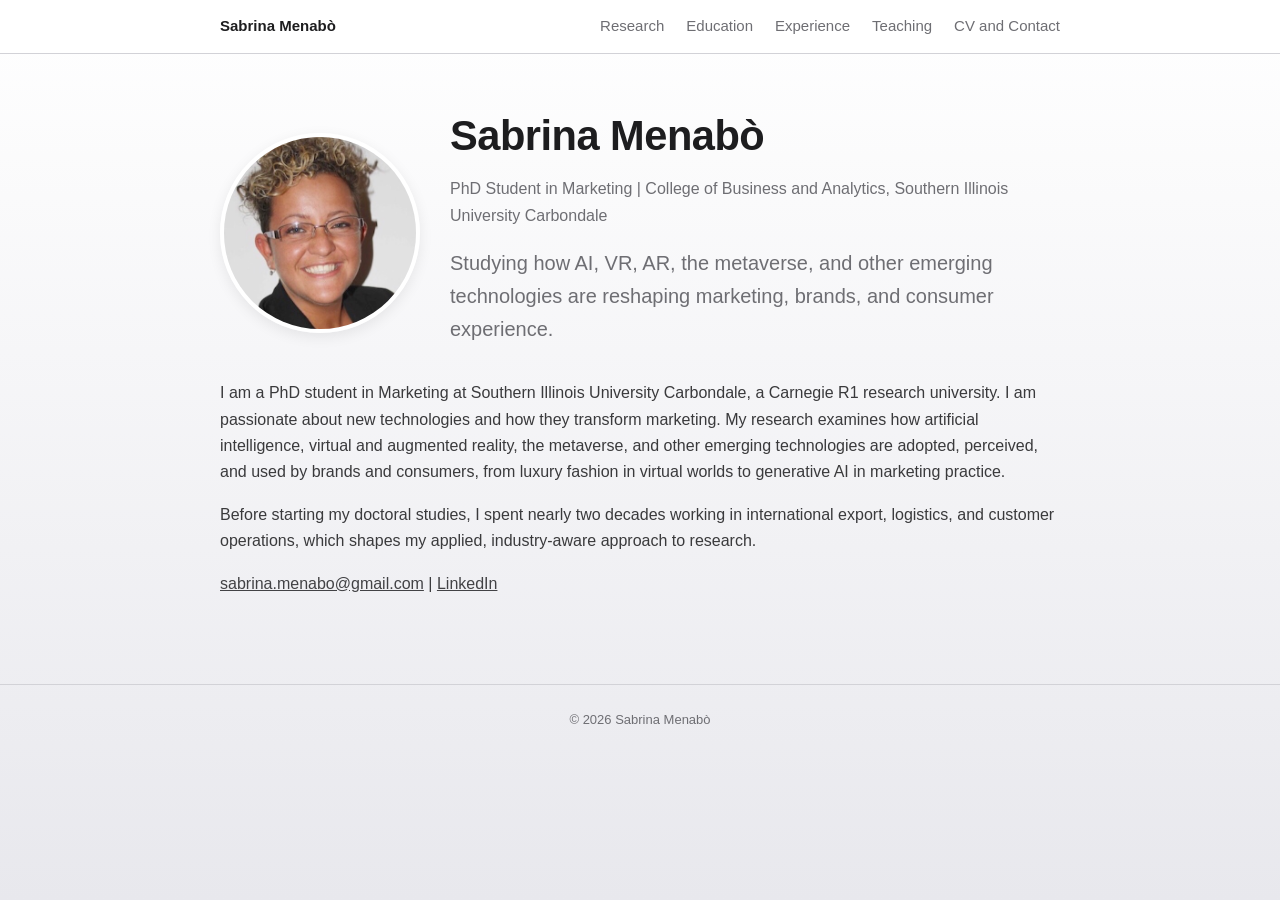
==== commit 08b5a14e: "Update index.html" ====
--- a/index.html
+++ b/index.html
@@ -5,6 +5,10 @@
 <meta name="viewport" content="width=device-width, initial-scale=1">
 <title>Sabrina Menabò | PhD Student in Marketing</title>
 <link rel="icon" type="image/svg+xml" href="favicon.svg">
+  <meta property="og:title" content="Sabrina Menabò | Marketing, AI and new technologies">
+<meta property="og:description" content="AI, VR, AR and the metaverse in marketing">
+<meta property="og:image" content="https://sabrinamenabo.github.io/banner.png">
+<meta property="og:url" content="https://sabrinamenabo.github.io">
 <link rel="stylesheet" href="style.css">
 <meta name="description" content="Sabrina Menabò, PhD student in Marketing at Southern Illinois University Carbondale. Research on AI, VR, AR, the metaverse, and emerging technologies in marketing.">
 </head>
--- a/style.css
+++ b/style.css
@@ -1,27 +1,31 @@
-:root{--ink:#1c2733;--muted:#5b6672;--accent:#2b4a7a;--bg:#ffffff;--soft:#f4f6f9;--line:#e1e5ea}
+:root{--ink:#1d1d1f;--muted:#6e6e73;--accent:#1d1d1f;--link:#424245;--line:#d2d2d7;--soft:#ffffff;--btn:#e3e3e8;--btnhover:#d2d2d7}
 *{box-sizing:border-box}
-body{margin:0;font-family:Georgia,'Times New Roman',serif;color:var(--ink);background:var(--bg);line-height:1.65}
-a{color:var(--accent)}
-header{position:sticky;top:0;background:#fff;border-bottom:1px solid var(--line);z-index:5}
-nav{max-width:880px;margin:0 auto;padding:14px 20px;display:flex;flex-wrap:wrap;gap:6px 22px;align-items:center;font-family:Helvetica,Arial,sans-serif;font-size:15px}
-nav .name{font-weight:700;margin-right:auto;color:var(--ink);text-decoration:none}
+html{min-height:100%;background:linear-gradient(180deg,#ffffff 0%,#e8e8ed 100%) fixed}
+body{margin:0;font-family:-apple-system,BlinkMacSystemFont,"Segoe UI",Helvetica,Arial,sans-serif;color:var(--ink);background:transparent;line-height:1.65}
+a{color:var(--link)}
+header{position:sticky;top:0;background:rgba(255,255,255,.8);-webkit-backdrop-filter:blur(12px);backdrop-filter:blur(12px);border-bottom:1px solid var(--line);z-index:5}
+nav{max-width:880px;margin:0 auto;padding:14px 20px;display:flex;flex-wrap:wrap;gap:6px 22px;align-items:center;font-size:15px}
+nav .name{font-weight:600;margin-right:auto;color:var(--ink);text-decoration:none}
 nav a{text-decoration:none;color:var(--muted)}
-nav a:hover,nav a.active{color:var(--accent)}
-nav a.active{font-weight:700}
-main{max-width:880px;margin:0 auto;padding:40px 20px 60px;min-height:70vh}
-h1{font-size:2.4rem;margin:0 0 6px}
-h2{font-size:1.8rem;margin:0 0 18px;color:var(--accent)}
-h3{font-size:1.1rem;margin:26px 0 6px}
-.sub{font-family:Helvetica,Arial,sans-serif;color:var(--muted);margin:0 0 18px}
-.tagline{font-size:1.2rem;font-style:italic;margin:0 0 18px}
+nav a:hover,nav a.active{color:var(--ink)}
+nav a.active{font-weight:600}
+main{max-width:880px;margin:0 auto;padding:48px 20px 60px;min-height:70vh}
+h1{font-size:2.6rem;font-weight:600;letter-spacing:-.5px;margin:0 0 6px}
+h2{font-size:2rem;font-weight:600;letter-spacing:-.5px;margin:0 0 18px;color:var(--accent)}
+h3{font-size:1.15rem;font-weight:600;margin:28px 0 6px}
+p{color:#3a3a3c}
+.sub{color:var(--muted);margin:0 0 18px}
+.tagline{font-size:1.25rem;color:var(--muted);margin:0 0 18px}
 .hero{display:flex;flex-wrap:wrap;gap:30px;align-items:center}
-.hero img{width:200px;height:200px;object-fit:cover;border-radius:50%;border:4px solid var(--soft)}
+.hero img{width:200px;height:200px;object-fit:cover;border-radius:50%;border:4px solid #fff;box-shadow:0 4px 14px rgba(0,0,0,.08)}
 .hero div{flex:1;min-width:260px}
 .chips{display:flex;flex-wrap:wrap;gap:8px;padding:0;list-style:none}
-.chips li{background:var(--soft);border:1px solid var(--line);padding:6px 12px;border-radius:20px;font-family:Helvetica,Arial,sans-serif;font-size:14px}
-.job{margin-bottom:22px}
-.meta{font-family:Helvetica,Arial,sans-serif;color:var(--muted);font-size:14px}
-.photo{width:100%;max-width:340px;border-radius:8px;margin:10px 0}
-.btn{display:inline-block;background:var(--accent);color:#fff;padding:10px 18px;border-radius:6px;text-decoration:none;font-family:Helvetica,Arial,sans-serif}
-footer{text-align:center;color:var(--muted);font-family:Helvetica,Arial,sans-serif;font-size:13px;padding:24px;border-top:1px solid var(--line)}
+.chips li{background:var(--soft);border:1px solid var(--line);padding:6px 14px;border-radius:20px;font-size:14px}
+.job{margin-bottom:24px}
+.meta{color:var(--muted);font-size:14px}
+.photo{width:100%;max-width:340px;border-radius:12px;margin:10px 0;box-shadow:0 4px 14px rgba(0,0,0,.08)}
+.btn{display:inline-block;background:var(--btn);color:var(--ink);border:1px solid var(--line);padding:10px 22px;border-radius:22px;text-decoration:none;font-weight:500}
+.btn:hover{background:var(--btnhover)}
+footer{text-align:center;color:var(--muted);font-size:13px;padding:24px;border-top:1px solid var(--line)}
 ul{padding-left:20px}
+
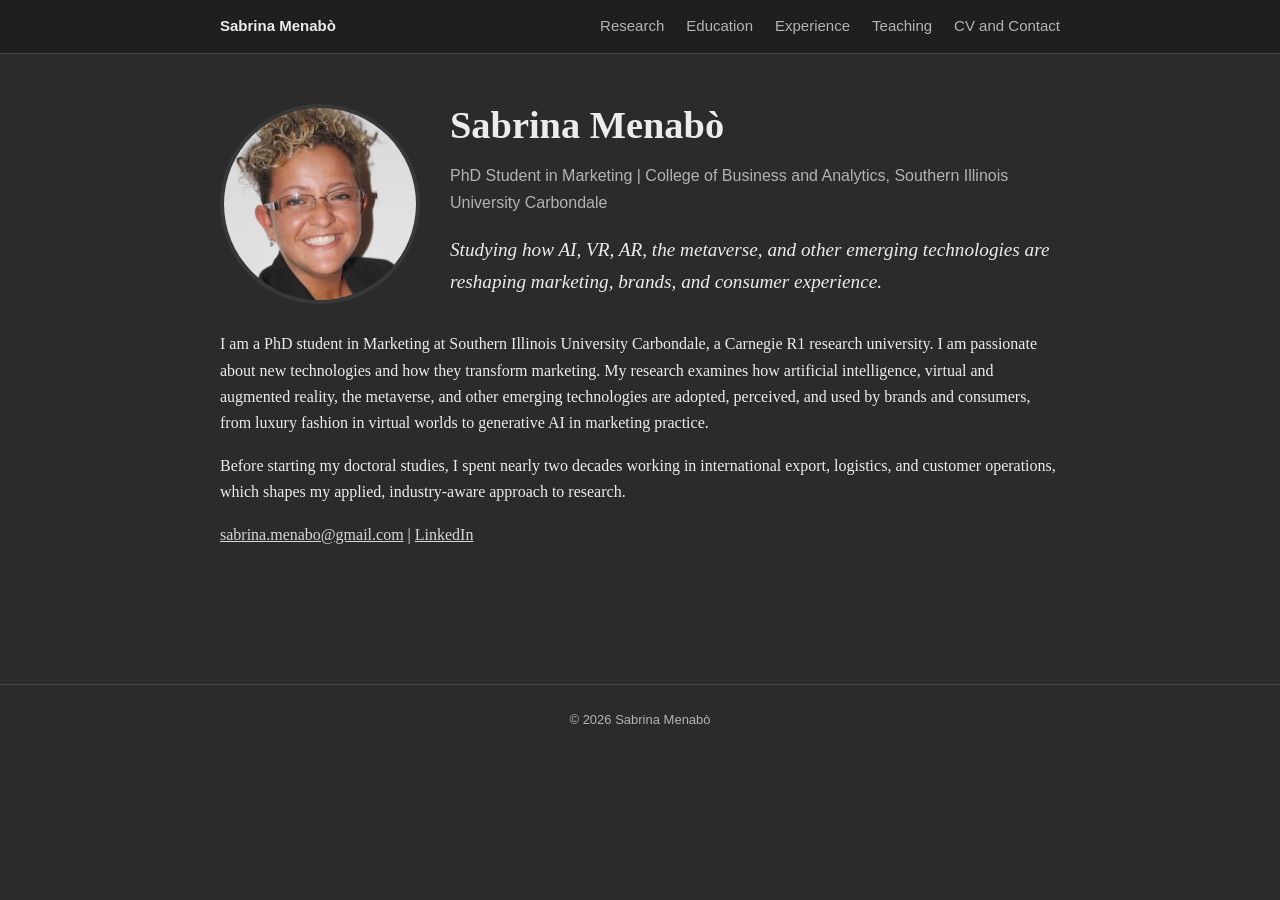
==== commit 7fe5f803: "Update index.html" ====
--- a/index.html
+++ b/index.html
@@ -5,10 +5,6 @@
 <meta name="viewport" content="width=device-width, initial-scale=1">
 <title>Sabrina Menabò | PhD Student in Marketing</title>
 <link rel="icon" type="image/svg+xml" href="favicon.svg">
-  <meta property="og:title" content="Sabrina Menabò | Marketing, AI and new technologies">
-<meta property="og:description" content="AI, VR, AR and the metaverse in marketing">
-<meta property="og:image" content="https://sabrinamenabo.github.io/banner.png">
-<meta property="og:url" content="https://sabrinamenabo.github.io">
 <link rel="stylesheet" href="style.css">
 <meta name="description" content="Sabrina Menabò, PhD student in Marketing at Southern Illinois University Carbondale. Research on AI, VR, AR, the metaverse, and emerging technologies in marketing.">
 </head>
--- a/style.css
+++ b/style.css
@@ -1,31 +1,27 @@
-:root{--ink:#1d1d1f;--muted:#6e6e73;--accent:#1d1d1f;--link:#424245;--line:#d2d2d7;--soft:#ffffff;--btn:#e3e3e8;--btnhover:#d2d2d7}
+:root{--ink:#ececec;--muted:#b3b3b3;--accent:#d6d6d6;--bg:#2b2b2b;--bar:#1f1f1f;--soft:#383838;--line:#474747}
 *{box-sizing:border-box}
-html{min-height:100%;background:linear-gradient(180deg,#ffffff 0%,#e8e8ed 100%) fixed}
-body{margin:0;font-family:-apple-system,BlinkMacSystemFont,"Segoe UI",Helvetica,Arial,sans-serif;color:var(--ink);background:transparent;line-height:1.65}
-a{color:var(--link)}
-header{position:sticky;top:0;background:rgba(255,255,255,.8);-webkit-backdrop-filter:blur(12px);backdrop-filter:blur(12px);border-bottom:1px solid var(--line);z-index:5}
-nav{max-width:880px;margin:0 auto;padding:14px 20px;display:flex;flex-wrap:wrap;gap:6px 22px;align-items:center;font-size:15px}
-nav .name{font-weight:600;margin-right:auto;color:var(--ink);text-decoration:none}
+body{margin:0;font-family:Georgia,'Times New Roman',serif;color:var(--ink);background:var(--bg);line-height:1.65}
+a{color:var(--accent)}
+header{position:sticky;top:0;background:var(--bar);border-bottom:1px solid var(--line);z-index:5}
+nav{max-width:880px;margin:0 auto;padding:14px 20px;display:flex;flex-wrap:wrap;gap:6px 22px;align-items:center;font-family:Helvetica,Arial,sans-serif;font-size:15px}
+nav .name{font-weight:700;margin-right:auto;color:var(--ink);text-decoration:none}
 nav a{text-decoration:none;color:var(--muted)}
-nav a:hover,nav a.active{color:var(--ink)}
-nav a.active{font-weight:600}
-main{max-width:880px;margin:0 auto;padding:48px 20px 60px;min-height:70vh}
-h1{font-size:2.6rem;font-weight:600;letter-spacing:-.5px;margin:0 0 6px}
-h2{font-size:2rem;font-weight:600;letter-spacing:-.5px;margin:0 0 18px;color:var(--accent)}
-h3{font-size:1.15rem;font-weight:600;margin:28px 0 6px}
-p{color:#3a3a3c}
-.sub{color:var(--muted);margin:0 0 18px}
-.tagline{font-size:1.25rem;color:var(--muted);margin:0 0 18px}
+nav a:hover,nav a.active{color:var(--accent)}
+nav a.active{font-weight:700}
+main{max-width:880px;margin:0 auto;padding:40px 20px 60px;min-height:70vh}
+h1{font-size:2.4rem;margin:0 0 6px}
+h2{font-size:1.8rem;margin:0 0 18px;color:var(--accent)}
+h3{font-size:1.1rem;margin:26px 0 6px}
+.sub{font-family:Helvetica,Arial,sans-serif;color:var(--muted);margin:0 0 18px}
+.tagline{font-size:1.2rem;font-style:italic;margin:0 0 18px}
 .hero{display:flex;flex-wrap:wrap;gap:30px;align-items:center}
-.hero img{width:200px;height:200px;object-fit:cover;border-radius:50%;border:4px solid #fff;box-shadow:0 4px 14px rgba(0,0,0,.08)}
+.hero img{width:200px;height:200px;object-fit:cover;border-radius:50%;border:4px solid var(--soft)}
 .hero div{flex:1;min-width:260px}
 .chips{display:flex;flex-wrap:wrap;gap:8px;padding:0;list-style:none}
-.chips li{background:var(--soft);border:1px solid var(--line);padding:6px 14px;border-radius:20px;font-size:14px}
-.job{margin-bottom:24px}
-.meta{color:var(--muted);font-size:14px}
-.photo{width:100%;max-width:340px;border-radius:12px;margin:10px 0;box-shadow:0 4px 14px rgba(0,0,0,.08)}
-.btn{display:inline-block;background:var(--btn);color:var(--ink);border:1px solid var(--line);padding:10px 22px;border-radius:22px;text-decoration:none;font-weight:500}
-.btn:hover{background:var(--btnhover)}
-footer{text-align:center;color:var(--muted);font-size:13px;padding:24px;border-top:1px solid var(--line)}
+.chips li{background:var(--soft);border:1px solid var(--line);padding:6px 12px;border-radius:20px;font-family:Helvetica,Arial,sans-serif;font-size:14px}
+.job{margin-bottom:22px}
+.meta{font-family:Helvetica,Arial,sans-serif;color:var(--muted);font-size:14px}
+.photo{width:100%;max-width:340px;border-radius:8px;margin:10px 0}
+.btn{display:inline-block;background:var(--accent);color:#1f1f1f;padding:10px 18px;border-radius:6px;text-decoration:none;font-family:Helvetica,Arial,sans-serif}
+footer{text-align:center;color:var(--muted);font-family:Helvetica,Arial,sans-serif;font-size:13px;padding:24px;border-top:1px solid var(--line)}
 ul{padding-left:20px}
-
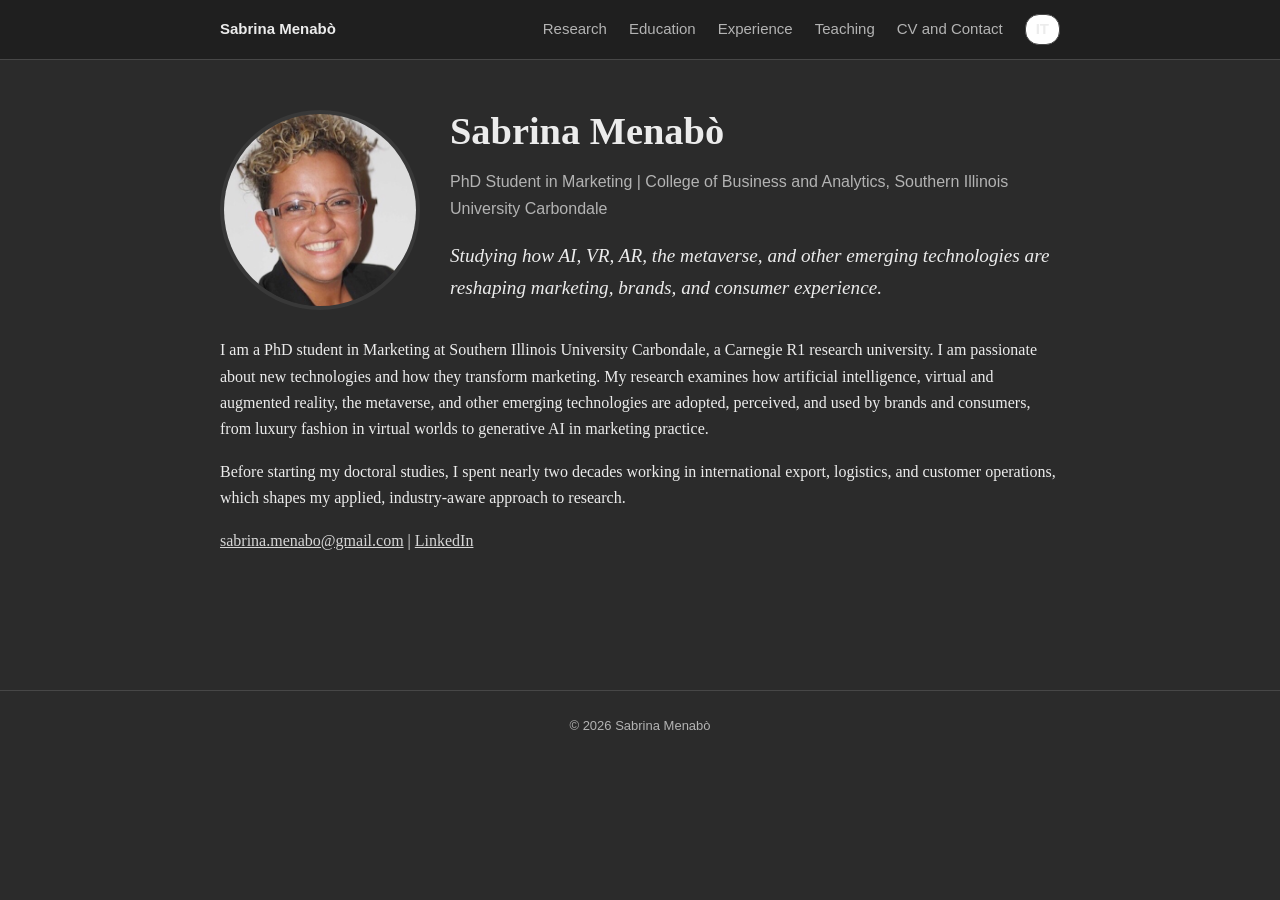
==== commit 401ba66b: "Update index.html" ====
--- a/index.html
+++ b/index.html
@@ -16,6 +16,7 @@
 <a href="experience.html">Experience</a>
 <a href="teaching.html">Teaching</a>
 <a href="contact.html">CV and Contact</a>
+  <a class="lang" href="index-it.html">IT</a>
 </nav></header>
 <main>
 <div class="hero">
--- a/style.css
+++ b/style.css
@@ -25,3 +25,10 @@
 .btn{display:inline-block;background:var(--accent);color:#1f1f1f;padding:10px 18px;border-radius:6px;text-decoration:none;font-family:Helvetica,Arial,sans-serif}
 footer{text-align:center;color:var(--muted);font-family:Helvetica,Arial,sans-serif;font-size:13px;padding:24px;border-top:1px solid var(--line)}
 ul{padding-left:20px}
+nav .lang{font-weight:600;color:var(--ink);border:1px solid var(--line);border-radius:14px;padding:2px 10px;background:#fff}
+@media (max-width:600px){
+nav .name{flex:1 1 auto;flex-basis:auto;order:0}
+nav a.lang{order:1;padding:5px 12px;font-size:13px}
+nav a:not(.name):not(.lang){order:2}
+nav::after{content:"";flex-basis:100%;order:1}
+}
